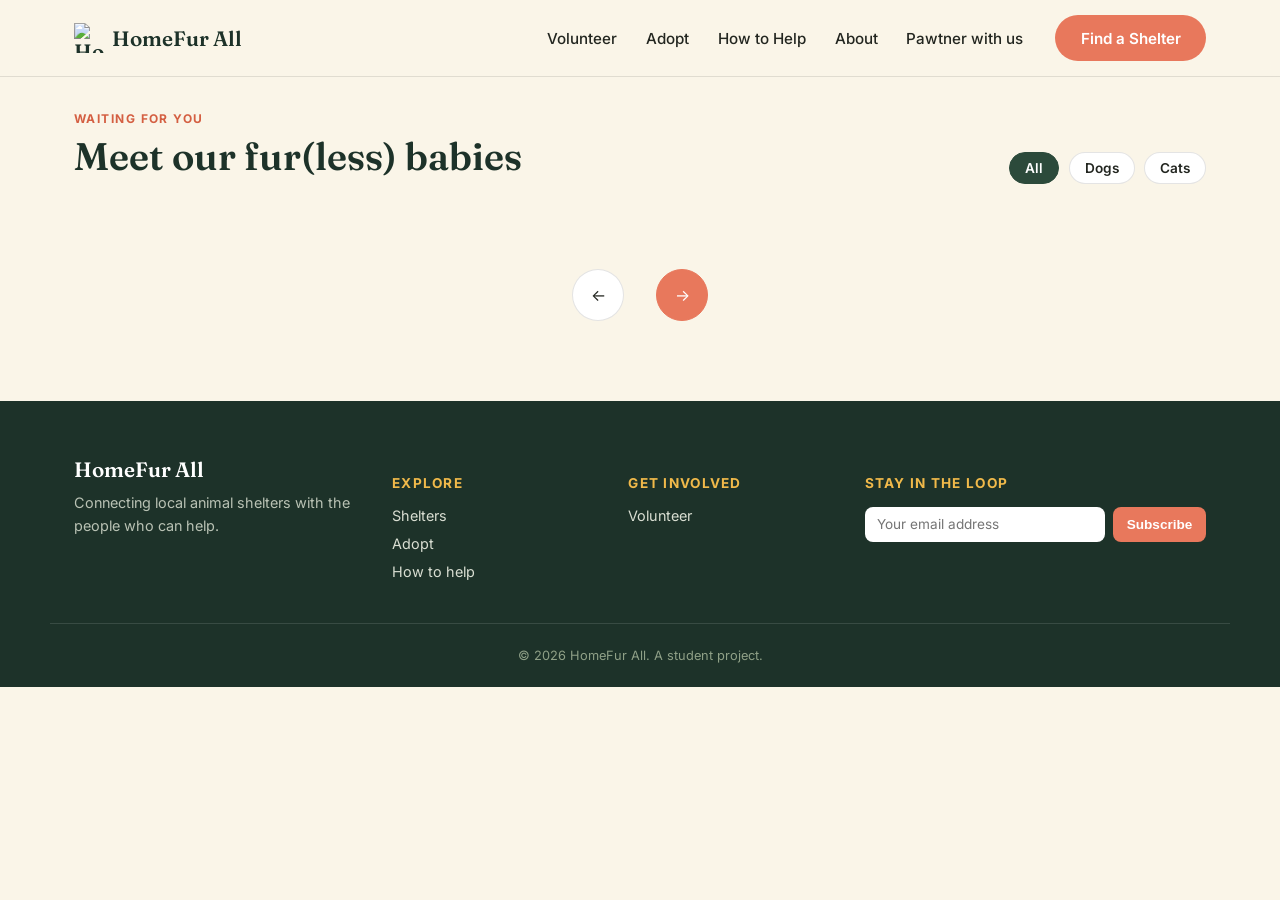
==== adopt.html @ 2690f2ad "scaffold: adopt page with filter pills and pagers" ====
<!DOCTYPE html>
<html lang="en">
<head>
<meta charset="UTF-8">
<meta name="viewport" content="width=device-width, initial-scale=1.0">
<title>Adopt — HomeFur All</title>

<link rel="icon" type="image/png" sizes="32x32" href="images/logo-icon.png">
<link rel="shortcut icon" href="images/logo-icon.png">
<link rel="apple-touch-icon" href="images/logo-icon.png">

<link rel="preconnect" href="https://fonts.googleapis.com">
<link rel="preconnect" href="https://fonts.gstatic.com" crossorigin>
<link href="https://fonts.googleapis.com/css2?family=Fraunces:opsz,wght@9..144,400;9..144,500;9..144,600;9..144,700&family=Inter:wght@400;500;600;700&display=swap" rel="stylesheet">

<link rel="stylesheet" href="css/base.css">
<link rel="stylesheet" href="css/shelters.css">
</head>
<body>

<header class="site-header">
  <div class="wrap header-inner">
    <a href="index.html" class="logo">
      <span class="logo-mark">
        <img src="images/logo-icon.png" alt="HomeFur All logo" width="30" height="30">
      </span>
      HomeFur All
    </a>
    <nav class="main-nav" id="main-nav" aria-label="Main">
      <a href="volunteer.html">Volunteer</a>
      <a href="adopt.html" aria-current="page">Adopt</a>
      <a href="index.html#help">How to Help</a>
      <a href="index.html#about">About</a>
      <a href="partner.html">Pawtner with us</a>
      <a href="shelters.html" class="btn btn-primary nav-cta-mobile">Find a Shelter</a>
    </nav>
    <a href="shelters.html" class="btn btn-primary nav-cta">Find a Shelter</a>
    <button class="nav-toggle" id="nav-toggle" type="button"
            aria-label="Toggle menu" aria-expanded="false" aria-controls="main-nav">
      <span></span><span></span><span></span>
    </button>
  </div>
</header>

<main>

  <section class="pets">
    <div class="wrap">
      <div class="section-head">
        <div>
          <p class="eyebrow">Waiting for you</p>
          <h2>Meet our fur(less) babies</h2>
        </div>

        <div class="filter-pills" data-filter-key="type">
          <button class="pill active" type="button" data-filter="all">All</button>
          <button class="pill" type="button" data-filter="dog">Dogs</button>
          <button class="pill" type="button" data-filter="cat">Cats</button>
        </div>
      </div>

      <div class="pet-grid" id="pet-grid">
        <!-- Dynamic Pet Cards rendered by pets-list.js -->
      </div>

      <div class="pager">
        <button class="pager-btn" id="pager-prev" type="button" aria-label="Previous page">←</button>
        <span class="pager-status" id="pager-status"></span>
        <button class="pager-btn pager-btn--next" id="pager-next" type="button" aria-label="Next page">→</button>
      </div>
    </div>
  </section>

</main>

<footer class="site-footer">
  <div class="wrap footer-inner">
    <div class="footer-brand">
      <span class="logo">HomeFur All</span>
      <p>Connecting local animal shelters with the people who can help.</p>
    </div>
    <div class="footer-col">
      <h4>Explore</h4>
      <a href="shelters.html">Shelters</a>
      <a href="adopt.html">Adopt</a>
      <a href="index.html#help">How to help</a>
    </div>
    <div class="footer-col">
      <h4>Get involved</h4>
      <a href="volunteer.html">Volunteer</a>
    </div>
    <div class="footer-col">
      <h4>Stay in the loop</h4>
      <form class="newsletter">
        <input type="email" placeholder="Your email address" aria-label="Email address" required>
        <button type="submit">Subscribe</button>
      </form>
    </div>
  </div>
  <div class="wrap footer-bottom">
    <span>© 2026 HomeFur All. A student project.</span>
  </div>
</footer>

<script src="js/pets-list.js"></script>
<script src="js/main.js"></script>
</body>
</html>
---- css/base.css ----
/* ==========================================================================
   HomeFur All — base.css
   --------------------------------------------------------------------------
   Shared foundations used on every page.
   1. Design tokens (colors, fonts, sizes)
   2. Base / reset
   ========================================================================== */

/* ---- 1. Design tokens ---- */
:root {
  --moss: #2C4A3B;
  --sand-light: #FAF5E8;
  --coral: #E8785C;
  --ink: #232620;
  --ink-soft: #4A4E43;
  --moss-deep: #1D3229;
  --coral-deep: #D45F42;
  --butter: #F0B94A;
  --line: rgba(35, 38, 32, 0.12);
  --radius: 18px;
  --font-display: "Fraunces", serif;
  --font-body: "Inter", sans-serif;
}

/* ---- 2. Base / reset ---- */
*,
*::before,
*::after {
    box-sizing: border-box; /* Makes padding/borders count inside an element's width */
}

/* Elements with the hidden attribute stay hidden even if a class sets display */
[hidden] {
  display: none !important;
}

body {
    margin: 0;
    font-family: var(--font-body);
    color: var(--ink);
    background: var(--sand-light);
}

img {
    display: block;
    max-width: 100%;
}

a {
    color: inherit;
    text-decoration: none;
}

/* Center content container */
.wrap {
    max-width: 1180px;
    margin: 0 auto;
    padding: 0 24px;
}

/* ---- 3. Typography ---- */
h1, h2, h3 {
    font-family: var(--font-display);
    color: var(--moss-deep);
    margin: 0 0 .5em;
    line-height: 1.1;
}

h1 { font-size: clamp(2.2rem, 5vw, 3.6rem); font-weight: 600; }
h2 { font-size: clamp(1.7rem, 3vw, 2.4rem); font-weight: 600; }
h3 { font-size: 1.15rem; font-weight: 600; }

p {
    margin: 0 0 1em;
    line-height: 1.6;
    color: var(--ink-soft);
}

.eyebrow {
    margin: 0 0 .6em;
    font-family: var(--font-body);
    font-size: .75rem;
    font-weight: 700;
    letter-spacing: .12em;
    text-transform: uppercase;
    color: var(--coral-deep)
}

/* Visible outline when tabbing with a keyboard, for accessibility */
:focus-visible {
    outline: 3px solid var(--coral);
    outline-offset: 3px;
}

/* ---- 4. Buttons ---- */
.btn {
    display: inline-flex;
    align-items: center;
    justify-content: center;
    padding: .85em 1.6em;
    border: 1.5px solid transparent;
    border-radius: 999px;
    font-family: inherit;
    font-size: .95rem;
    font-weight: 600;
    cursor: pointer;
    transition: transform .15s ease, background .15s ease;
}

/* Filled coral - main CTA */
.btn-primary {
    background: var(--coral);
    color: #fff;
}
.btn-primary:hover {
    background: var(--coral-deep);
    transform: translateY(-2px);
}

/* Outlined green - secondary action */
.btn-ghost {
    border-color: var(--moss);
    color: var(--moss-deep);
}
.btn-ghost:hover {
    background: var(--moss);
    color: #fff;
}

/* Subtle outline, for grids like "See all shelters" */
.btn-outline {
    display: flex;
    width: fit-content;
    margin: 2.5rem auto 0;
    border-color: var(--line);
    color: var(--moss-deep);
}
.btn-outline:hover {
    border-color: var(--moss);
    background: #fff;
}

/* ---- 5. Header & navigation */
.site-header {
    position: sticky;
    top: 0;
    z-index: 50;
    background: rgba(250, 245, 232, 0.9);
    backdrop-filter: blur(8px);
    border-bottom: 1px solid var(--line);
}
.header-inner {
    display: flex;
    align-items: center;
    gap: 2rem;
    height: 76px;
}

.logo {
    display: flex;
    align-items: center;
    gap: .5rem;
    margin-right: auto;
    font-family: var(--font-display);
    font-size: 1.3rem;
    font-weight: 600;
    color: var(--moss-deep);
}
.main-nav {
    display: flex;
    gap: 1.8rem;
}
.main-nav a {
    font-weight: 500;
    font-size: .95rem;
    color: var(--ink);
}
.main-nav a:hover {
    color: var(--coral-deep);
}

/* Mobile CTA button hamburger */
.nav-cta-mobile {
    display: none;
}
.nav-toggle {
    display: none;
    background: none;
    border: none;
    cursor: pointer;
    padding: 8px;
    position: relative;
    z-index: 60;
}
.nav-toggle span {
    display: block;
    width: 22px;
    height: 2px;
    background: var(--ink);
    margin: 4px 0;
    transition: transform .25s ease, opacity .2s ease;
}

/* Hamburger animation */
.nav-toggle.is-active span:nth-child(1) {
    transform: translateY(6px) rotate(45deg);
}
.nav-toggle.is-active span:nth-child(2) { opacity: 0; }
.nav-toggle.is-active span:nth-child(3) {
    transform: translateY(-6px) rotate(-45deg);
}

/* 6. Hero */
.hero { padding: 4.5rem 0 3rem; }

.hero-inner {
    display: grid;
    grid-template-columns: 1.05fr .95fr;
    gap: 3.5rem;
    align-items: center;
}
.hero-sub {
    max-width: 46ch;
    font-size: 1.05rem;
}
.hero-actions {
    display: flex;
    gap: 1rem;
    margin-top: 1.8rem;
    flex-wrap: wrap;
}

/* Photo collage grid design */
.hero-art {
    position: relative;
    display: grid;
    grid-template-columns: 1fr 1fr;
    gap: 14px;
}
.art-tile {
    overflow: hidden;
    border-radius: var(--radius);
    background: var(--moss);
}
.art-tile img {
    width: 100%;
    height: 100%;
    object-fit: cover;
}

.tile-a {
    grid-column: 1 / 2;
    grid-row: 1 / 3;
    aspect-ratio: 3 / 4;
}
.tile-b, .tile-c { aspect-ratio: 1 / 1; }

.stat-chip {
    position: absolute;
    left: -18px;
    bottom: -18px;
    max-width: 168px;
    padding: 1rem 1.3rem;
    background: var(--butter);
    border-radius: var(--radius);
    box-shadow: 0 10px 30px rgba(35, 38, 32, 0.18);
}
.stat-chip strong {
    display: block;
    font-family: var(--font-display);
    font-size: 1.8rem;
    color: var(--moss-deep)
}
.stat-chip span {
    font-size: .78rem;
    font-weight: 600;
    color: var(--moss-deep);
}

/* ---- 7. Leash divider */
.leash-divider {
    padding: 14px 0;
    line-height: 0;
}
.leash-divider svg {
    width: 100%;
    height: 40px;
}
.leash-divider.flip svg {
    transform: scaleY(-1);
}

/* ---- 8. Stats band */
.stats {
    max-width: 1180px;
    margin: 0 auto;
    padding: 3rem 24px;
    border-radius: var(--radius);
    background: var(--moss);
}
.stats-grid {
    display: grid;
    grid-template-columns: repeat(4, 1fr);
    gap: 1.5rem;
    text-align: center;
}
.stat-num {
    display: block;
    font-family: var(--font-display);
    font-weight: 600;
    color: var(--butter);
    font-size: clamp(1.8rem, 3vw, 2.6rem);
}
.stat-label { font-size: .85rem; color: #E8E2CF }

/* ---- 9. How to help ---- */
.help { padding: 5rem 0 }
.help h2 { max-width: 20ch; }

.help-grid {
    display: grid;
    grid-template-columns: repeat(3, 1fr);
    gap: 1.5rem;
    margin-top: 2.5rem;
}
.help-card {
    padding: 2rem;
    background: #fff;
    border: 1px solid var(--line);
    border-radius: var(--radius);
}

.help-num {
    display: inline-block;
    margin-bottom: .8rem;
    font-family: var(--font-display);
    font-size: 1.4rem;
    font-weight: 600;
    color: var(--coral-deep);
}
.link-arrow {
    font-weight: 600;
    font-size: .9rem;
    color: var(--moss-deep)
}
.link-arrow:hover { color:var(--coral-deep); }

/* ---- 10. Section headers & filter pills ---- */
.section-head {
    display: flex;
    flex-wrap: wrap;
    justify-content: space-between;
    align-items: flex-end;
    gap: 1rem;
    margin-bottom: 2rem;
}

.filter-pills {
    display: flex;
    flex-wrap: wrap;
    gap: .6rem;
}
.pill {
    padding: .5em 1.1em;
    background: #fff;
    border: 1.5px solid var(--line);
    border-radius: 999px;
    font-family: inherit;
    font-size: .85rem;
    font-weight: 600;
    color: var(--ink);
    cursor: pointer;
}
.pill.active {
    background: var(--moss);
    border-color: var(--moss);
    color: #fff;
}

/* ---- 11. Shelter cards ---- */
.shelters { padding: 4rem 0 }
.shelter-grid {
    display: grid;
    grid-template-columns: repeat(3, 1fr);
    gap: 1.5rem;
}
.shelter-card {
    overflow: hidden;
    background: #fff;
    border: 1px solid var(--line);
    border-radius: var(--radius);
    transition: transform .2s ease, box-shadow .2s ease;
    display: flex;
    flex-direction: column;
}
.shelter-card img { 
    width: 100%; 
    height: 170px;
    object-fit: cover; 
}
.shelter-card:hover {
    transform: translateY(-4px);
    box-shadow: 0 12px 24px rgba(35, 38, 32, 0.12);
}

.shelter-body {
    padding: 1.4rem;
    display: flex;
    flex-direction: column;
    height: 100%;
}
.shelter-loc {
    margin-bottom: .6rem;
    font-size: .82rem;
    font-weight: 600;
    color: var(--coral-deep)
}
.shelter-meta {
    display: flex;
    justify-content: space-between;
    align-items: center;
    margin-top: auto;
    padding-top: .9rem;
    border-top: 1px solid var(--line);
    font-size: .85rem;
    font-weight: 600;
    color: var(--moss-deep);
}

/* ---- 12. Pet cards */
.pets { padding: 2rem 0 5rem; }
.pet-grid {
    display: grid;
    grid-template-columns: repeat(4, 1fr);
    gap: 1.3rem;
}
.pet-card {
    overflow: hidden;
    background: #fff;
    border: 1px solid var(--line);
    border-radius: var(--radius);
    transition: transform .2s ease, box-shadow .2s ease;
}
.pet-card img { 
    width: 100%;
    height: 190px; 
    object-fit: cover; 
}
.pet-card:hover {
    transform: translateY(-4px);
    box-shadow: 0 12px 24px rgba(35, 38, 32, 0.12);
}
.pet-body { padding: 1rem 1.2rem 1.3rem; }
.pet-body p { 
    margin: 0; 
    font-size: .85rem;
    color: var(--coral-deep);
    font-weight: 600;
}

/* ---- 13. CTA band */
.cta-band {
    padding: 4.5rem 0;
    background: var(--coral);
}
.cta-inner {
    max-width: 640px;
    margin: 0 auto;
    text-align: center;
}
.cta-inner {
    max-width: 640px;
    margin: 0 auto;
    text-align: center;
}
.cta-inner h2 { color: #fff; }
.cta-inner p { color: #FCE8E1; }
.cta-inner .btn-primary {
    margin-top: .5rem;
    background: var(--moss-deep);
}
.cta-inner .btn-primary:hover { background-color: var(--moss); }

/* ---- 14. Footer ---- */
.site-footer {
    padding: 3.5rem 0 1.5rem;
    background: var(--moss-deep);
    color: #E8E2CF;
}
.footer-inner {
    display: grid;
    grid-template-columns: 1.4fr 1fr 1fr 1.3fr;
    gap: 2rem;
    padding-bottom: 2rem;
    border-bottom: 1px solid rgba(255, 255, 255, 0.12);
}

.footer-brand .logo { color: #fff }
.footer-brand p {
    margin-top: .6rem;
    font-size: .9rem;
    color: #B9C2B4;
}

.footer-col h4 {
    margin-bottom: 1rem;
    font-size: .85rem;
    text-transform: uppercase;
    letter-spacing: .08rem;
    color: var(--butter)
}

.footer-col a {
    display: block;
    margin-bottom: .7rem;
    font-size: .9rem;
    color: #D9DED2;
}
.footer-col a:hover { color: #fff; }

.newsletter {
    display: flex;
    gap: .5rem;
}
.newsletter input {
    flex: 1;
    padding: .7em .9em;
    border: none;
    border-radius: 8px;
    font-family: var(--font-body);
    font-size: .85rem;
}
.newsletter button {
    background: var(--coral);
    color: #fff;
    border: none;
    border-radius: 8px;
    padding: .7em 1em;
    font-weight: 600;
    font-size: .85rem;
    cursor: pointer;
}

.footer-bottom {
    padding-top: 1.5rem;
    font-size: .8rem;
    color: #8FA087;
    text-align: center;
}

/* ---- 15. Responsiveness ---- */
@media (max-width: 1024px) {
    .footer-inner {
        grid-template-columns: 1fr 1fr;
    }

    .shelter-grid .pet-grid {
        grid-template-columns: repeat(2, 1fr);
    }
    .header-inner { gap: 1rem; }
    .logo { font-size: 1.15rem; white-space: nowrap; }
    .main-nav { gap: 1.1rem; }
    .main-nav a { font-size: .85rem; white-space: nowrap; }
    .nav-cta { 
        padding: .7em 1.2em; 
        font-size: .85rem;
        white-space: nowrap; 
    }
}

@media (max-width: 860px) {
    .hero-inner {
        grid-template-columns: 1fr;
    }
    .stats-grid {
        grid-template-columns: repeat(2, 1fr);
        row-gap: 2rem;
    }
    .help-grid {
        grid-template-columns: 1fr;
    }
    .header-inner { gap: .6rem; }
    .logo {
        font-size: 1rem;
        gap: .4rem;
    }
    .logo-mark img {
        width: 26px;
        height: 26px;
    }
    .main-nav { gap: .8rem; }
    .main-nav a { font-size: .78rem; }
    .nav-cta { 
        padding: .65em 1em;
        font-size: .78rem;
    }
}

@media (max-width: 640px) {
    .nav-cta { display: none; }
    .nav-toggle { display: block; }

    .shelter-grid { grid-template-columns: 1fr; }
    .pet-grid { grid-template-columns: 1fr 1fr; }

    .section-head {
        flex-direction: column;
        align-items: flex-start;
    }
    .stat-chip {
        position: static;
        max-width: none;
        margin-top: 14px;
    }
    /* Mobile dropdown menu */
    .main-nav {
        position: fixed;
        top: 76px;
        left: 0;
        right: 0;
        z-index: 55;
        display: flex;
        flex-direction: column;
        gap: 0;
        padding: .5rem 24px 1.75rem;
        background: rgba(250, 245, 232, 0.92);
        backdrop-filter: blur(10px);
        border-bottom: 1px solid var(--line);
        border-radius: 0 0 var(--radius) var(--radius);
        box-shadow: 0 16px 30px rgba(35, 38, 32, 0.12);
        opacity: 0;
        visibility: hidden;
        transform: translateY(40px);
        transition: transform .3s ease, opacity .3s ease, visibility .3s;
    }
    .main-nav.is-open {
        opacity: 1;
        visibility: visible;
        transform: translateY(0);
    }
    .main-nav a {
        padding: 1.1rem 0;
        font-size: 1.15rem;
        border-bottom: 1px solid var(--line);
    }

    .main-nav a.nav-cta-mobile {
        display: inline-flex;
        margin-top: 1.5rem;
        color: #fff;
    }

    body.nav-open { overflow: hidden }
}

@media (max-width: 480px) {
    .hero-art { grid-template-columns: 1fr; }
    .tile-a {
        grid-column: auto;
        grid-row: auto;
    }
    .tile-a, .tile-b, .tile-c { aspect-ratio: 16 / 10; }
    .footer-inner { grid-template-columns: 1fr; }
}

/* ---- 16. Print & reduced motion ---- */
@media print {
    .site-header,
    .nav-toggle,
    .newsletter {
        display: none;
    }

    body {
        background: #fff;
        color: #000;
    }
}

@media (prefers-reduced-motion: reduce) {
    html {
        scroll-behavior: auto;
    }
    .btn {
        transition: none;
    }
}
---- css/shelters.css ----
/* ==========================================================================
   HomeFur All — shelters.css
   --------------------------------------------------------------------------
   Shelters page only. Loads after base.css.
   1. Page layout + filter spacing
   ========================================================================== */

/* ---- 1. Page layout + filter spacing ---- */
.shelters-page {
  padding: 4rem 0 5rem;
}

.filter-pills {
  margin-bottom: .8rem;
}

.pager {
  display: flex;
  justify-content: center;
  align-items: center;
  gap: 1rem;
  margin-top: 2.5rem;
}
.pager-btn {
  display: grid;
  place-items: center;
  width: 52px;
  height: 52px;
  background: #fff;
  border: 1.5px solid var(--line);
  border-radius: 999px;
  font-size: 1.2rem;
  font: var(--font-display);
  color: var(--ink);
  cursor: pointer;
  transition: border-color .15s ease, background .15s ease;
}
.pager-btn:hover:not(:disabled) {
  border-color: var(--moss);
}
.pager-btn--next {
  background: var(--coral);
  border-color: var(--coral);
  color: #fff;
}
.pager-btn--next:hover:not(:disabled) {
  background: var(--coral-deep);
  border-color: var(--coral-deep);
}
.pager-btn:disabled {
  opacity: .4;
  cursor: default;
}
.pager-status {
  font-size: .9rem;
  font-weight: 600;
  color: var(--ink-soft);
}
.no-results {
  grid-column: 1 / -1;
  text-align: center;
  color: var(--ink-soft);
}
/* ---- Filter Dropdown Wrapper ---- */
.filter-dropdown {
  margin-bottom: 2.5rem;
  position: relative; 
  display: inline-block;
  width: 200px;
}

/* ---- Select Tag ---- */
.city-select {
  width: 100%;      
  padding: .6em 2.5em .6em 1.2em; 
  background: #fff;
  border: 1.5px solid var(--line);
  border-radius: 999px;
  font-family: inherit;
  font-size: .85rem;
  font-weight: 600;
  color: var(--ink);
  cursor: pointer;
  outline: none;
  transition: border-color .15s ease;
  
  /* Hides default browser arrow */
  -webkit-appearance: none;
  -moz-appearance: none;
  appearance: none; 
}

.city-select:hover, 
.city-select:focus { 
  border-color: var(--moss); 
}

/* ---- Custom Arrow (Moved to the wrapper) ---- */
.filter-dropdown::after { 
  content: "↓";       
  font-size: 1rem;        
  color: var(--moss);
  position: absolute;
  right: 15px;
  top: 50%;
  transform: translateY(-50%); 
  pointer-events: none; 
}

/* ---- Hoverable Contact Popover ---- */
.contact-popover-wrapper {
  position: relative;
  display: inline-block;
}

.contact-trigger {
  background: none;
  border: none;
  padding: 0;
  font-family: inherit;
  font-size: .85rem;
  font-weight: 600;
  color: var(--moss-deep);
  cursor: pointer;
  text-decoration: underline;
  text-decoration-style: dotted;
  text-underline-offset: 3px;
}

.contact-trigger:hover,
.contact-trigger:focus {
  color: var(--coral-deep);
}

.contact-popover {
  position: absolute;
  bottom: calc(100% + 8px);
  left: 0;
  z-index: 10;
  min-width: 200px;
  padding: .8rem 1rem;
  background: #fff;
  border: 1px solid var(--line);
  border-radius: 12px;
  box-shadow: 0 8px 20px rgba(35, 38, 32, 0.12);
  opacity: 0;
  visibility: hidden;
  transform: translateY(6px);
  transition: opacity .2s ease, transform .2s ease, visibility .2s;
  pointer-events: none;
}

/* Triangle indicator pointing down to button */
.contact-popover::after {
  content: '';
  position: absolute;
  top: 100%;
  left: 20px;
  border-width: 6px;
  border-style: solid;
  border-color: #fff transparent transparent transparent;
}

/* Show popover on hover or focus */
.contact-popover-wrapper:hover .contact-popover,
.contact-popover-wrapper:focus-within .contact-popover {
  opacity: 1;
  visibility: visible;
  transform: translateY(0);
  pointer-events: auto;
}

.contact-popover ul {
  list-style: none;
  margin: 0;
  padding: 0;
  display: flex;
  flex-direction: column;
  gap: .4rem;
  font-size: .8rem;
  color: var(--ink-soft);
}

.contact-popover a {
  color: var(--coral-deep);
  font-weight: 600;
}

.contact-popover a:hover {
  text-decoration: underline;
}
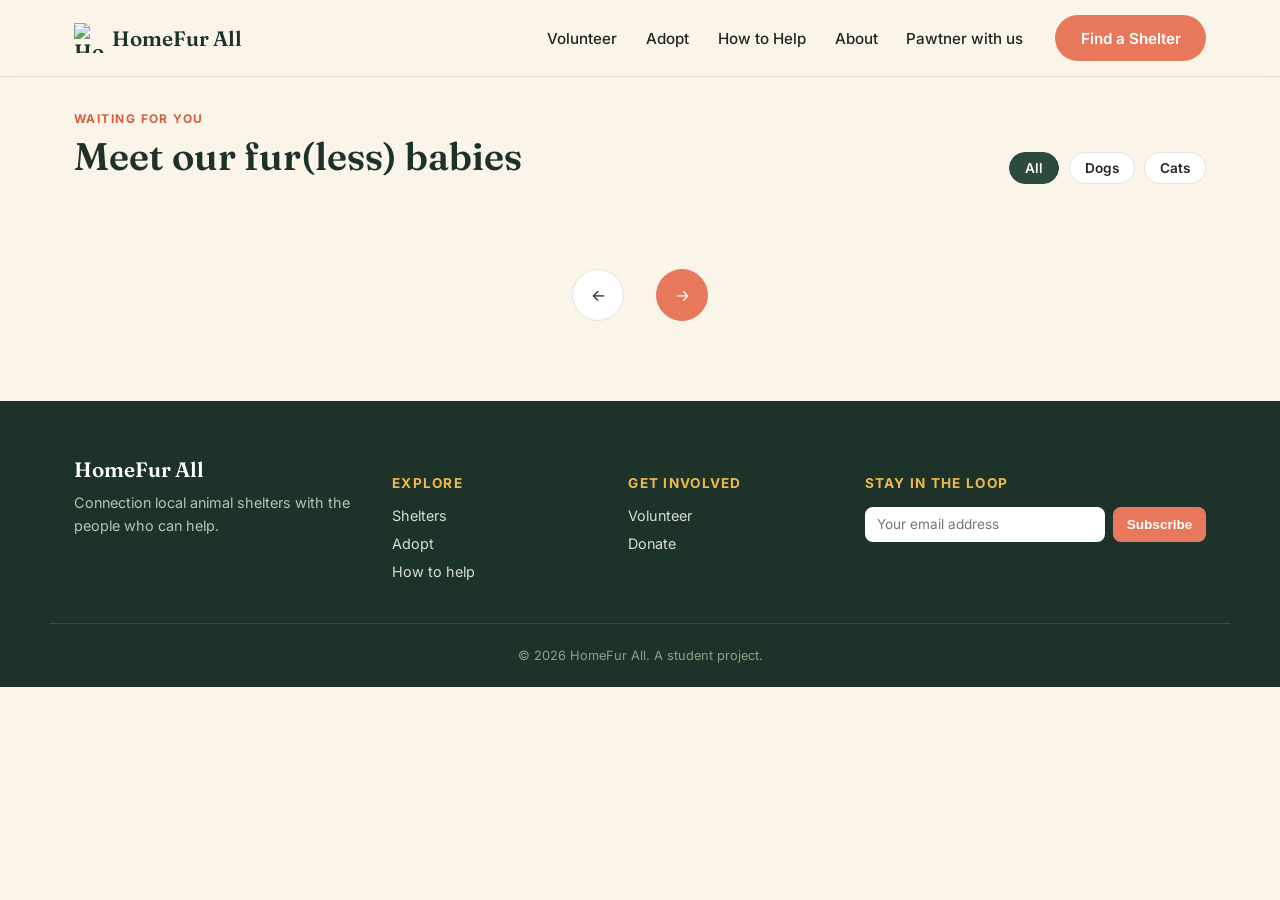
==== commit d391aa7f: "update adopt footer with updated anchor links" ====
--- a/adopt.html
+++ b/adopt.html
@@ -77,17 +77,18 @@
   <div class="wrap footer-inner">
     <div class="footer-brand">
       <span class="logo">HomeFur All</span>
-      <p>Connecting local animal shelters with the people who can help.</p>
+      <p>Connection local animal shelters with the people who can help.</p>
     </div>
     <div class="footer-col">
       <h4>Explore</h4>
       <a href="shelters.html">Shelters</a>
-      <a href="adopt.html">Adopt</a>
+      <a href="#pets">Adopt</a>
       <a href="index.html#help">How to help</a>
     </div>
     <div class="footer-col">
       <h4>Get involved</h4>
-      <a href="volunteer.html">Volunteer</a>
+      <a href="volunteer.html#volunteer-form">Volunteer</a>
+      <a href="volunteer.html#donate">Donate</a>
     </div>
     <div class="footer-col">
       <h4>Stay in the loop</h4>
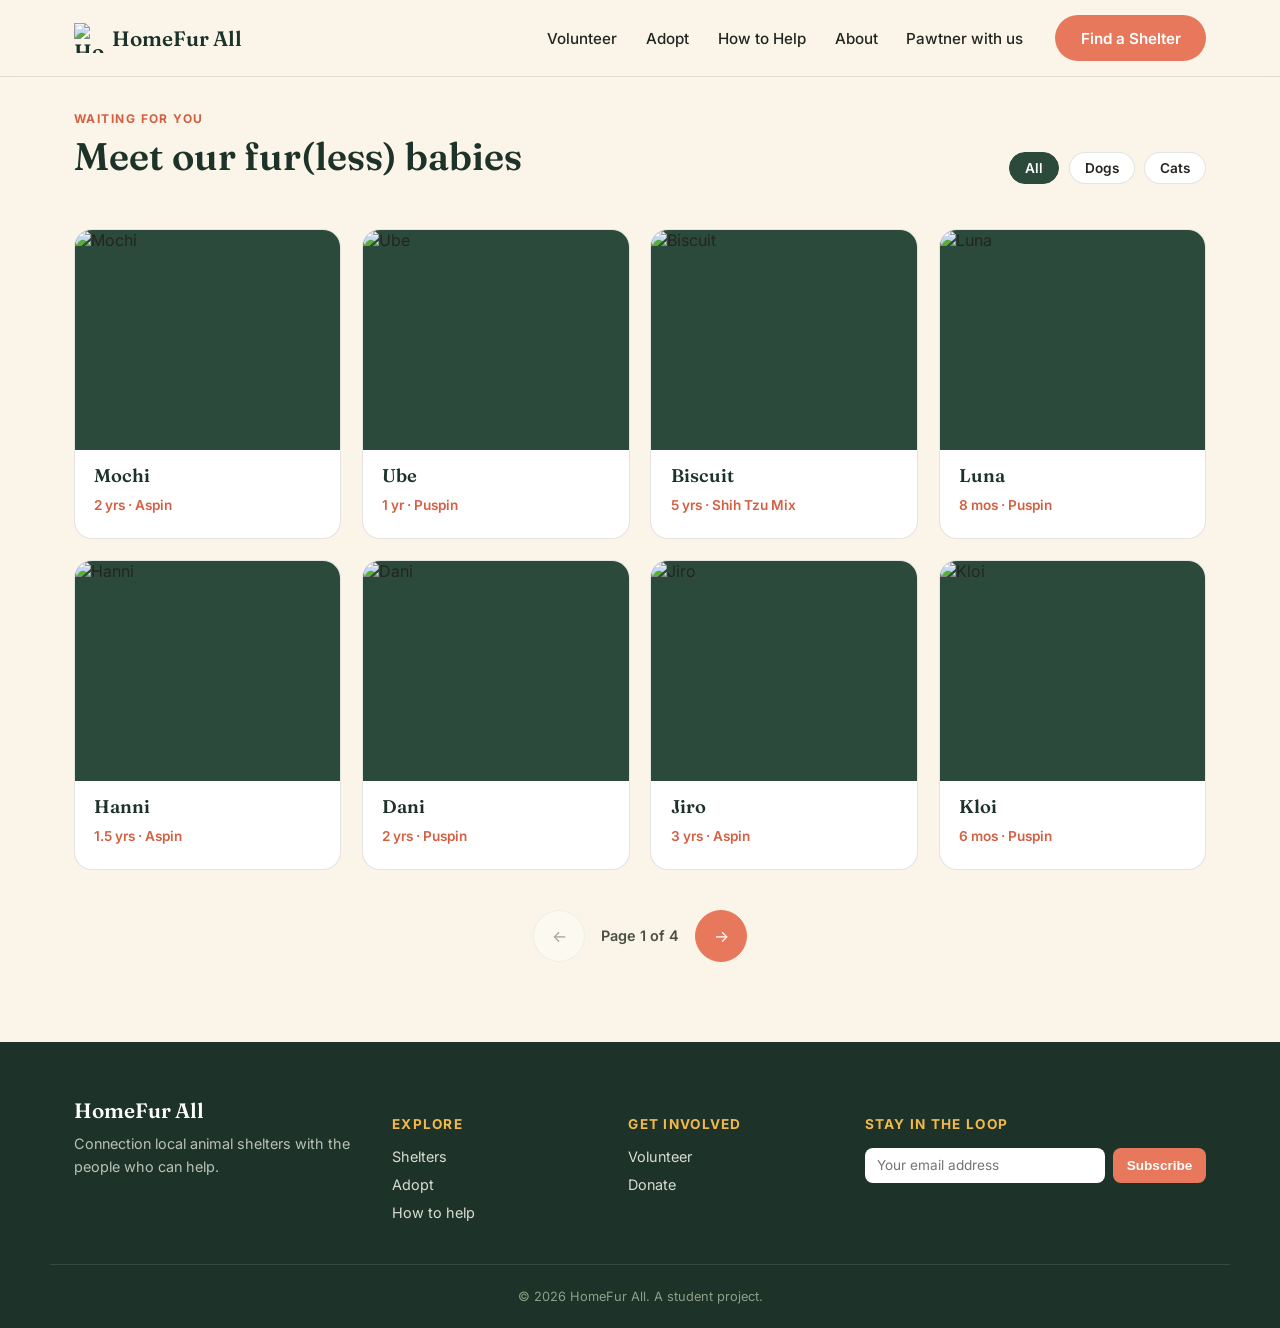
==== commit f0050904: "feat(adopt) add hoverable effects on pet cards to show contact information" ====
--- a/adopt.html
+++ b/adopt.html
@@ -103,6 +103,7 @@
   </div>
 </footer>
 
+<script src="js/shelters-list.js"></script>
 <script src="js/pets-list.js"></script>
 <script src="js/main.js"></script>
 </body>
--- a/css/shelters.css
+++ b/css/shelters.css
@@ -188,4 +188,108 @@
 
 .contact-popover a:hover {
   text-decoration: underline;
+}
+/* ---- Pet Card Hover Effects ---- */
+.pet-card {
+  position: relative;
+  overflow: hidden;
+  display: flex;
+  flex-direction: column;
+  background: #fff;
+  border: 1px solid var(--line);
+  border-radius: var(--radius);
+  transition: transform .25s ease, box-shadow .25s ease;
+}
+
+.pet-card:hover {
+  transform: translateY(-6px);
+  box-shadow: 0 14px 28px rgba(35, 38, 32, 0.15);
+}
+
+.pet-card-image-wrap {
+  position: relative;
+  width: 100%;
+  height: 220px;
+  overflow: hidden;
+  background: var(--moss);
+}
+
+.pet-card-image-wrap img {
+  width: 100%;
+  height: 100%;
+  object-fit: cover;
+  transition: transform .35s ease;
+}
+
+.pet-card:hover .pet-card-image-wrap img {
+  transform: scale(1.08); /* Smooth image zoom on hover */
+}
+
+/* Hover Overlay Panel */
+.pet-card-hover-overlay {
+  position: absolute;
+  inset: 0;
+  padding: 1rem;
+  background: linear-gradient(180deg, rgba(29, 50, 41, 0.2) 0%, rgba(29, 50, 41, 0.92) 75%);
+  display: flex;
+  flex-direction: column;
+  justify-content: space-between;
+  opacity: 0;
+  visibility: hidden;
+  transition: opacity .25s ease, visibility .25s ease;
+}
+
+.pet-card:hover .pet-card-hover-overlay {
+  opacity: 1;
+  visibility: visible;
+}
+
+/* ---- Pet Badge with Custom Image Icon ---- */
+.pet-badge {
+  align-self: flex-start;
+  display: inline-flex;
+  align-items: center;
+  gap: .4rem;
+  padding: .35em .8em;
+  background: var(--butter);
+  color: var(--moss-deep);
+  border-radius: 999px;
+  font-size: .75rem;
+  font-weight: 700;
+  text-transform: uppercase;
+  letter-spacing: .04em;
+}
+
+.pet-badge .badge-icon {
+  width: 14px;
+  height: 14px;
+  object-fit: contain;
+  display: block;
+}
+
+.hover-details {
+  color: #fff;
+  font-size: .82rem;
+}
+
+.hover-details p {
+  margin: 0 0 .3rem;
+  color: #E8E2CF;
+}
+
+.hover-details strong {
+  color: #fff;
+}
+
+.pet-map-link {
+  display: inline-block;
+  margin-top: .4rem;
+  font-weight: 600;
+  color: var(--butter);
+  font-size: .8rem;
+  text-decoration: underline;
+}
+
+.pet-map-link:hover {
+  color: #fff;
 }
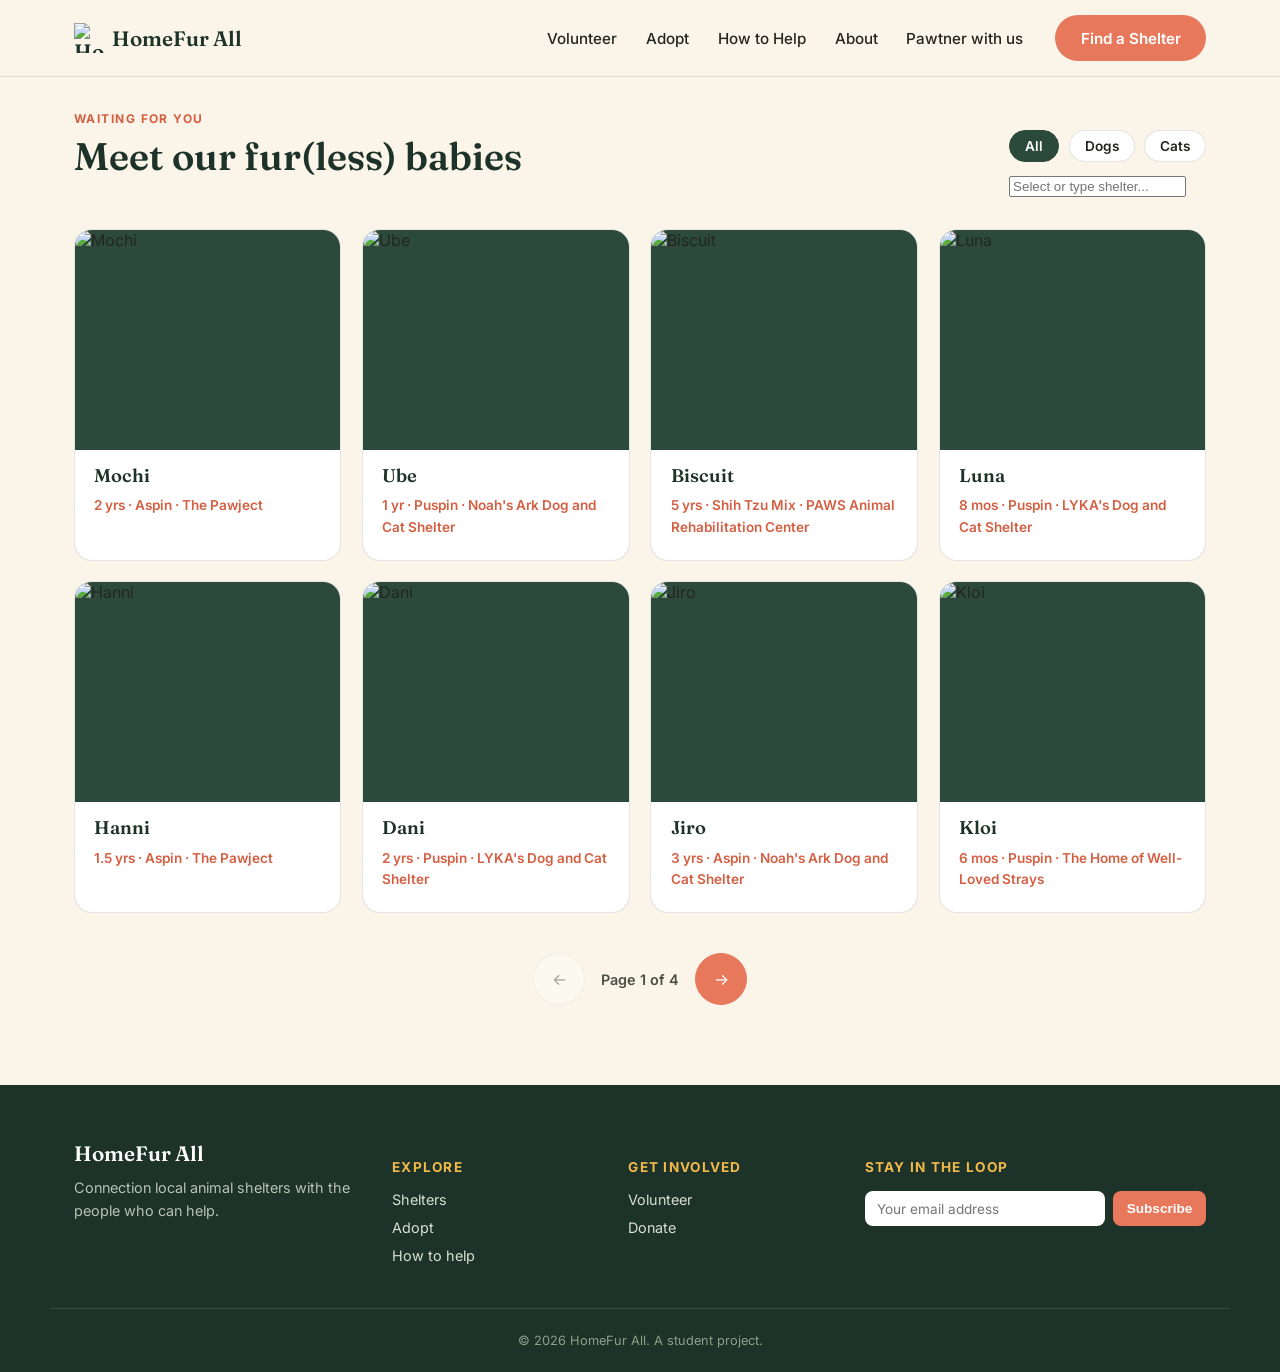
==== commit 90dfbbbd: "feat(adopt): add shelter filter input markup below species pills" ====
--- a/adopt.html
+++ b/adopt.html
@@ -51,12 +51,22 @@
           <p class="eyebrow">Waiting for you</p>
           <h2>Meet our fur(less) babies</h2>
         </div>
-
-        <div class="filter-pills" data-filter-key="type">
-          <button class="pill active" type="button" data-filter="all">All</button>
-          <button class="pill" type="button" data-filter="dog">Dogs</button>
-          <button class="pill" type="button" data-filter="cat">Cats</button>
-        </div>
+        
+            <div class="filter-conrols">
+                <!-- Dog or Cat Filter Pills -->
+                <div class="filter-pills" data-filter-key="type">
+                    <button class="pill active" type="button" data-filter="all">All</button>
+                    <button class="pill" type="button" data-filter="dog">Dogs</button>
+                    <button class="pill" type="button" data-filter="cat">Cats</button>
+                </div>
+                <!-- Searchable Shelter Dropdown Input -->
+                <div class="select-wrapper" filter-dropdown>
+                    <input id="pet-shelter-filter" list="pet-shelters-datalist" placeholder="Select or type shelter..." autocomplete="off">
+                    <datalist id="pet-shelters-datalist">
+                        <option value="All Shelters"></option>
+                    </datalist>
+                </div>
+            </div>
       </div>
 
       <div class="pet-grid" id="pet-grid">
--- a/css/shelters.css
+++ b/css/shelters.css
@@ -292,4 +292,14 @@
 
 .pet-map-link:hover {
   color: #fff;
+}
+
+.contact-info a {
+  color: var(--butter);
+  font-weight: 600;
+  text-decoration: underline;
+}
+
+.contact-info a:hover {
+  color: #fff;
 }
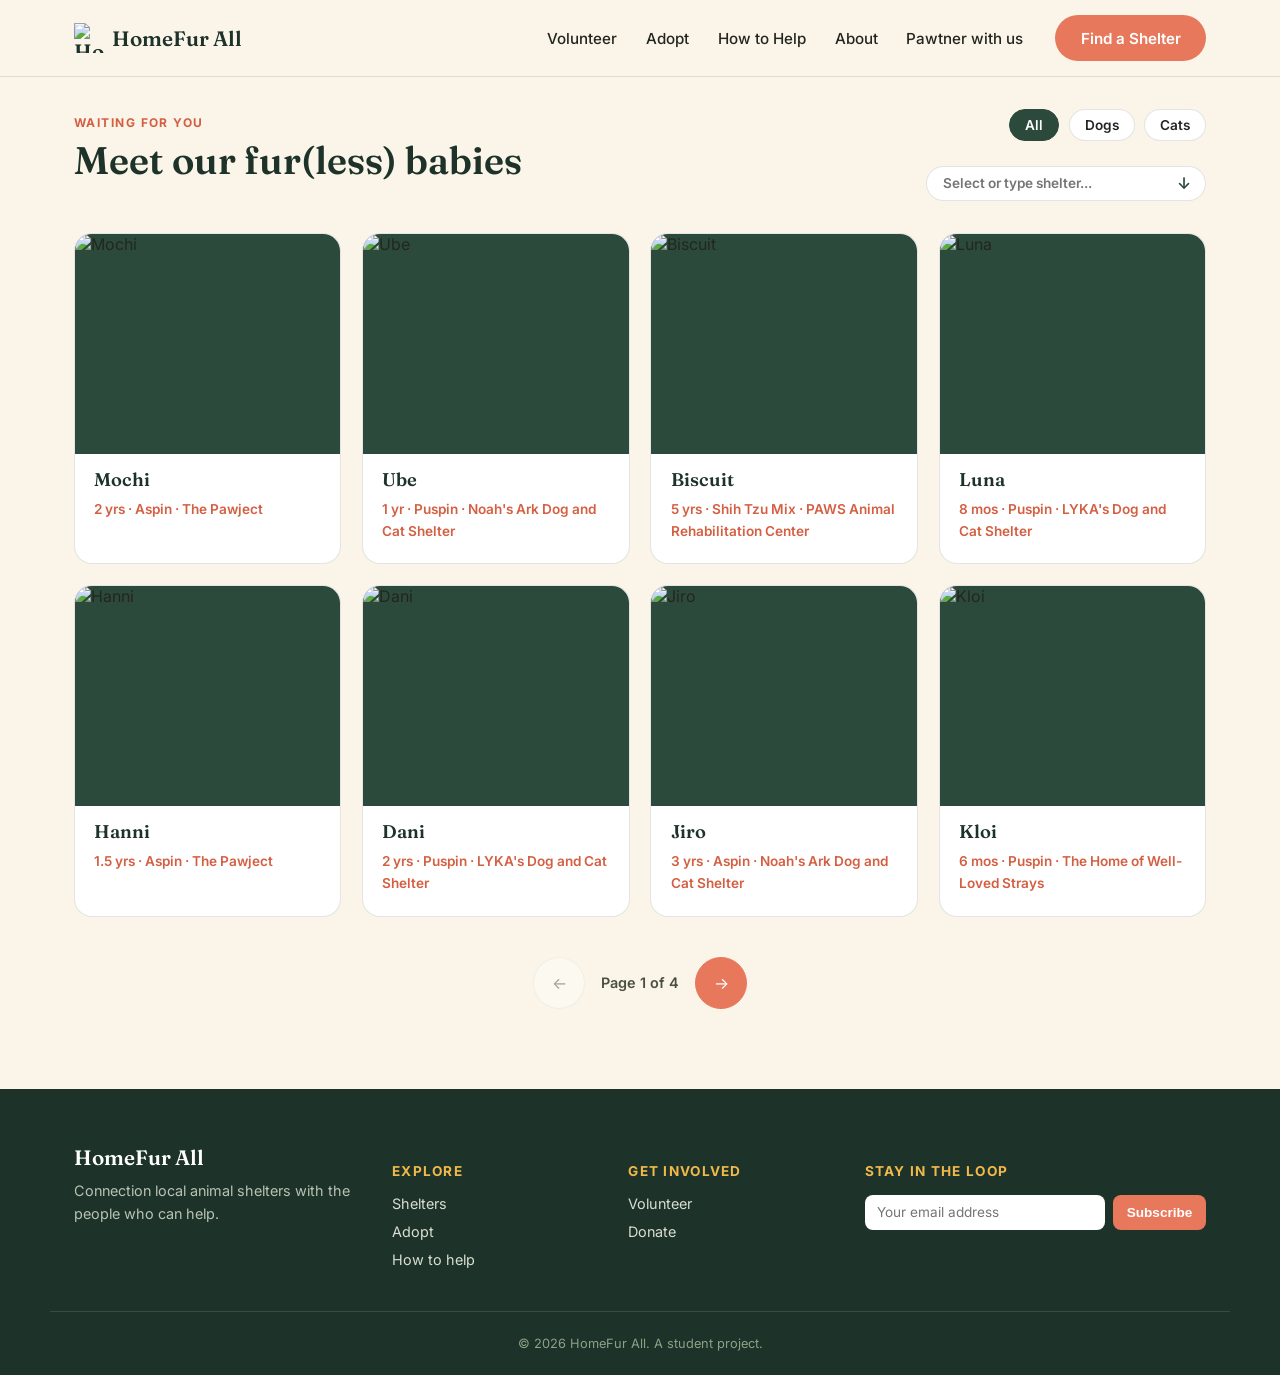
==== commit 55381688: "fix(adopt): class typo + custom down arrow for shelter filter wrapper" ====
--- a/adopt.html
+++ b/adopt.html
@@ -52,7 +52,7 @@
           <h2>Meet our fur(less) babies</h2>
         </div>
         
-            <div class="filter-conrols">
+            <div class="filter-controls">
                 <!-- Dog or Cat Filter Pills -->
                 <div class="filter-pills" data-filter-key="type">
                     <button class="pill active" type="button" data-filter="all">All</button>
--- a/css/shelters.css
+++ b/css/shelters.css
@@ -97,7 +97,7 @@
 
 /* ---- Custom Arrow (Moved to the wrapper) ---- */
 .filter-dropdown::after { 
-  content: "↓";       
+  content: "\2193";       
   font-size: 1rem;        
   color: var(--moss);
   position: absolute;
@@ -302,4 +302,60 @@
 
 .contact-info a:hover {
   color: #fff;
+}
+/* ---- Filter Controls Stack & Input Styling ---- */
+.filter-controls {
+  display: flex;
+  flex-direction: column;
+  align-items: flex-end;
+  gap: 0.8rem;
+}
+
+.filter-controls .filter-dropdown,
+.filter-controls .select-wrapper {
+  margin-bottom: 0;
+  width: 280px;
+  position: relative;
+}
+
+.filter-controls input[list] {
+  width: 100%;
+  padding: .6em 2.6em .6em 1.2em !important;
+  background: #fff;
+  border: 1.5px solid var(--line);
+  border-radius: 999px;
+  font-family: inherit;
+  font-size: .85rem;
+  font-weight: 600;
+  color: var(--ink);
+  outline: none;
+  cursor: pointer;
+  transition: border-color .15s ease, box-shadow .15s ease;
+  -webkit-appearance: none;
+  -moz-appearance: none;
+  appearance: none;
+}
+
+/* Hide native Chrome/Blink datalist arrow to prevent double arrows */
+.filter-controls input::-webkit-calendar-picker-indicator {
+  display: none !important;
+  opacity: 0 !important;
+}
+
+.filter-controls input[list]:hover,
+.filter-controls input[list]:focus {
+  border-color: var(--moss);
+}
+
+/* Custom arrow positioning */
+.filter-controls .select-wrapper::after {
+  content: "\2193";
+  font-size: 1rem;
+  font-weight: 600;
+  color: var(--moss);
+  position: absolute;
+  right: 15px;
+  top: 50%;
+  transform: translateY(-50%);
+  pointer-events: none;
 }
